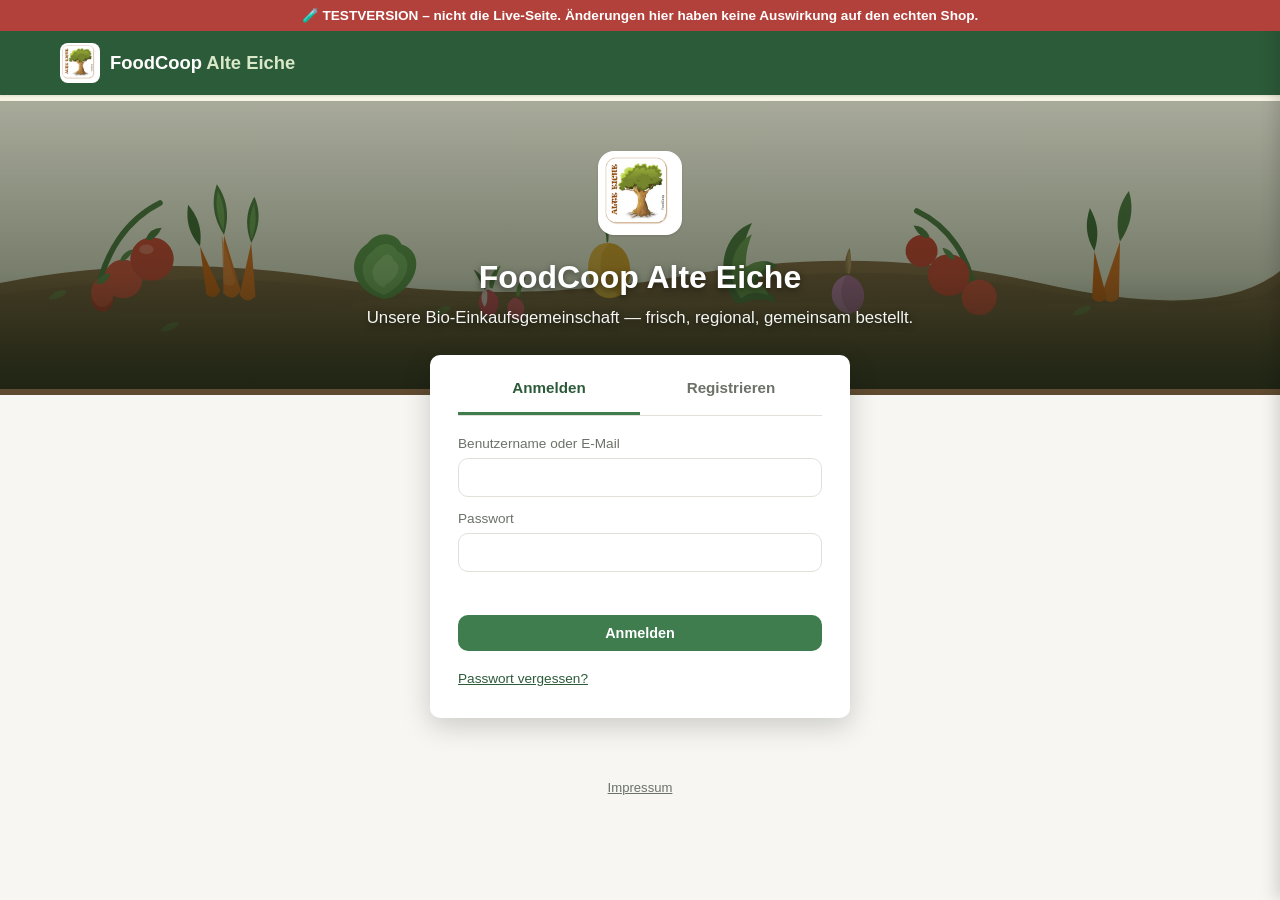
==== test/index.html @ 440598fd "Testverzeichnis: Warenkorb-Backup-Import zum Ausprobieren Enthält eine vollständige Kopie der Seite " ====
<!DOCTYPE html>
<html lang="de">
<head>
<meta charset="UTF-8">
<meta name="viewport" content="width=device-width, initial-scale=1.0">
<title>FoodCoop Alte Eiche · Webshop (TESTVERSION)</title>
<link rel="icon" href="img/logo.png">
<link rel="stylesheet" href="css/style.css">
<style>
  #testBanner {
    background: #b3413b; color: #fff; text-align: center; font-weight: 700;
    padding: 6px 12px; font-size: .85rem; position: sticky; top: 0; z-index: 100;
  }
</style>
</head>
<body>

<div id="testBanner">🧪 TESTVERSION – nicht die Live-Seite. Änderungen hier haben keine Auswirkung auf den echten Shop.</div>

<header class="topbar">
  <div class="topbar-inner">
    <div class="brand" data-nav="shop">
      <img src="img/logo.png" alt="FoodCoop Alte Eiche" class="brand-logo">
      <span>FoodCoop <strong>Alte Eiche</strong></span>
    </div>
    <nav class="topnav auth-only hidden">
      <button data-nav="shop">Shop</button>
      <button data-nav="profile">Mein Konto</button>
      <button data-nav="admin">Daten verwalten</button>
    </nav>
    <div class="topbar-right auth-only hidden">
      <span id="whoami" class="whoami"></span>
      <button id="logoutBtn" class="btn-secondary btn-small">Abmelden</button>
      <button id="cartToggle" class="cart-toggle">
        🛒 <span id="cartCount" class="cart-count">0</span>
      </button>
    </div>
  </div>
</header>

<!-- ===================== AUTH (Login/Registrierung) ===================== -->
<main id="view-auth" class="view auth-view">
  <div class="auth-hero">
    <div class="auth-hero-scrim">
      <img src="img/logo.png" alt="FoodCoop Alte Eiche" class="auth-logo">
      <h1>FoodCoop Alte Eiche</h1>
      <p>Unsere Bio-Einkaufsgemeinschaft &mdash; frisch, regional, gemeinsam bestellt.</p>
    </div>
  </div>

  <div class="auth-card">
    <div class="auth-tabs">
      <button id="tabLogin" class="auth-tab active">Anmelden</button>
      <button id="tabRegister" class="auth-tab">Registrieren</button>
    </div>

    <form id="loginForm" class="auth-form">
      <label>Benutzername oder E-Mail<input id="loginUser" type="text" autocomplete="username" required></label>
      <label>Passwort<input id="loginPass" type="password" autocomplete="current-password" required></label>
      <div id="loginError" class="auth-error"></div>
      <button type="submit" class="btn-primary">Anmelden</button>
      <button type="button" id="forgotPassLink" class="link-btn">Passwort vergessen?</button>
    </form>

    <form id="registerForm" class="auth-form hidden">
      <label>Vorname<input id="regVorname" type="text" autocomplete="given-name" required></label>
      <label>Nachname<input id="regNachname" type="text" autocomplete="family-name" required></label>
      <label>Benutzername<input id="regUser" type="text" autocomplete="username" required></label>
      <label>E-Mail-Adresse<input id="regEmail" type="email" autocomplete="email" required></label>
      <label>IBAN (für Rücküberweisungen, optional)<input id="regIban" type="text" autocomplete="off" placeholder="DE12 3456 7890 1234 5678 90"></label>
      <label>Passwort<input id="regPass" type="password" autocomplete="new-password" required></label>
      <label>Passwort wiederholen<input id="regPass2" type="password" autocomplete="new-password" required></label>
      <div id="registerError" class="auth-error"></div>
      <button type="submit" class="btn-primary">Konto erstellen</button>
    </form>

    <form id="resetPassForm" class="auth-form hidden">
      <p class="hint">Zur Bestätigung bitte Benutzername <strong>und</strong> die bei der Registrierung hinterlegte E-Mail-Adresse eingeben.</p>
      <label>Benutzername<input id="resetUser" type="text" autocomplete="username" required></label>
      <label>E-Mail-Adresse<input id="resetEmail" type="email" autocomplete="email" required></label>
      <label>Neues Passwort<input id="resetPass" type="password" autocomplete="new-password" required></label>
      <label>Neues Passwort wiederholen<input id="resetPass2" type="password" autocomplete="new-password" required></label>
      <div id="resetPassError" class="auth-error"></div>
      <button type="submit" class="btn-primary">Passwort setzen</button>
      <button type="button" id="backToLoginLink" class="link-btn">← Zurück zum Login</button>
    </form>
  </div>
</main>

<!-- ===================== SHOP ===================== -->
<main id="view-shop" class="view hidden">
  <div class="hero-banner">
    <h1>Frisch aus der Region</h1>
    <p>Bio-Vollsortiment für Mitglieder der FoodCoop Alte Eiche</p>
  </div>

  <div class="toolbar">
    <input id="searchInput" type="search" placeholder="Suche nach Artikel, Hersteller, Artikel-Nr. … (mehrere Begriffe mit Komma trennen)">
    <select id="categorySelect"></select>
    <select id="sortSelect">
      <option value="name-asc">Name A–Z</option>
      <option value="name-desc">Name Z–A</option>
      <option value="price-asc">Preis aufsteigend</option>
      <option value="price-desc">Preis absteigend</option>
    </select>
  </div>
  <div class="result-bar">
    <span id="resultCount"></span>
  </div>
  <p id="searchFallbackNotice" class="hint search-fallback-notice hidden"></p>
  <div id="productGrid" class="product-grid"></div>
  <div id="pager" class="pager"></div>
</main>

<!-- ===================== CHECKOUT ===================== -->
<main id="view-checkout" class="view hidden">
  <div class="checkout-header">
    <h2>Bestellübersicht</h2>
    <button id="backToShopBtn" class="btn-secondary">← Zurück zum Shop</button>
  </div>

  <div class="admin-card checkout-account-info">
    <p><strong>Vorname:</strong> <span id="checkoutVorname"></span> &nbsp; <strong>Nachname:</strong> <span id="checkoutNachname"></span></p>
    <p><strong>IBAN:</strong> <span id="checkoutIban"></span></p>
    <p class="hint">Diese Angaben stammen aus deinem Konto und werden in Bestellliste, E-Mail und Ausdruck verwendet. Falls sie nicht stimmen: <button id="goToMyAccountLink" class="footer-link">Mein Konto bearbeiten</button></p>
  </div>

  <div id="checkoutChangesNotice"></div>

  <div class="table-wrap">
    <table class="checkout-table">
      <thead>
        <tr>
          <th>Nr.</th><th>Artikel-Nr.</th><th>Bezeichnung</th><th>Gebinde</th>
          <th>Preis</th><th>MwSt.</th><th>Menge</th><th>Summe</th>
        </tr>
      </thead>
      <tbody id="checkoutRows"></tbody>
    </table>
  </div>

  <div id="checkoutTotals" class="totals-box"></div>

  <div class="admin-card checkout-payment-info">
    <h3>Bankverbindung für die Überweisung</h3>
    <p><strong>Empfänger:</strong> Birgit Kawe, FoodCoop Alte Eiche &nbsp; <strong>BIC:</strong> SOLADES1REN</p>
    <p><strong>IBAN:</strong> DE35 6905 1410 1007 1656 55 &nbsp; <strong>Verwendungszweck:</strong> <span id="checkoutPaymentReason"></span></p>
  </div>

  <div class="checkout-actions">
    <button id="printBtn" class="btn-secondary">🖨️ Drucken</button>
    <button id="exportBestellungBtn" class="btn-secondary">⬇️ Bestellliste als CSV herunterladen</button>
    <button id="emailBestellungBtn" class="btn-primary">📧 Bestellung per E-Mail senden</button>
  </div>
  <p class="hint checkout-email-hint">Öffnet dein E-Mail-Programm mit einer vorausgefüllten Nachricht an <strong>alteeiche.info@gmail.com</strong>. Bitte vor dem Absenden kurz prüfen und ggf. die heruntergeladene CSV-Datei anhängen.</p>
</main>

<!-- ===================== MEIN KONTO ===================== -->
<main id="view-profile" class="view hidden">
  <div class="checkout-header">
    <h2>Mein Konto</h2>
    <button data-nav="shop" class="btn-secondary">← Zurück zum Shop</button>
  </div>

  <div class="admin-card">
    <h3>Kontodaten bearbeiten</h3>
    <p class="hint">Diese Angaben werden bei der Bestellung automatisch in die Bestellliste und die Bestell-E-Mail übernommen.</p>
    <form id="profileForm" class="buyer-form">
      <label>Vorname<input id="profileVorname" type="text" autocomplete="given-name" required></label>
      <label>Nachname<input id="profileNachname" type="text" autocomplete="family-name" required></label>
      <label>E-Mail-Adresse<input id="profileEmail" type="email" autocomplete="email" required></label>
      <label>IBAN (für Rücküberweisungen, optional)<input id="profileIban" type="text" autocomplete="off" placeholder="DE12 3456 7890 1234 5678 90"></label>
    </form>
    <div id="profileError" class="auth-error"></div>
    <div id="profileSuccess" class="hint"></div>
    <button id="profileSaveBtn" class="btn-primary" form="profileForm" type="submit">Änderungen speichern</button>
  </div>

  <div class="admin-card">
    <h3>Konto löschen</h3>
    <p class="hint">Löscht dein Konto (Benutzername, Passwort, Vorname, Nachname, E-Mail, IBAN) unwiderruflich aus diesem Browser. Diese Aktion kann nicht rückgängig gemacht werden.</p>
    <button id="deleteAccountBtn" class="btn-danger">Konto endgültig löschen</button>
  </div>
</main>

<!-- ===================== ADMIN ===================== -->
<main id="view-admin" class="view hidden">
  <h2>Daten verwalten</h2>

  <div id="adminGate" class="admin-card">
    <div id="adminSetupBox" class="hidden">
      <h3>Admin-Passwort einrichten</h3>
      <p class="hint">Es ist noch kein Admin-Passwort vergeben. Lege jetzt eines fest, um den Verwaltungsbereich zu schützen.</p>
      <form id="adminSetupForm" class="auth-form narrow">
        <label>Neues Admin-Passwort<input id="adminSetupPass" type="password" required></label>
        <label>Wiederholen<input id="adminSetupPass2" type="password" required></label>
        <div id="adminSetupError" class="auth-error"></div>
        <button type="submit" class="btn-primary">Passwort festlegen</button>
      </form>
    </div>
    <div id="adminLoginBox">
      <h3>Verwaltungsbereich gesperrt</h3>
      <p class="hint">Bitte Admin-Passwort eingeben.</p>
      <form id="adminLoginForm" class="auth-form narrow">
        <label>Admin-Passwort<input id="adminLoginPass" type="password" required></label>
        <div id="adminLoginError" class="auth-error"></div>
        <button type="submit" class="btn-primary">Entsperren</button>
      </form>
    </div>
  </div>

  <div id="adminContent" class="hidden">
    <p class="hint">Diese Seite läuft ohne Datenbank und ohne eigenes Backend. Der Produktkatalog und die Zuschläge werden beim Laden aus den <code>data/*.csv</code>-Dateien deines Hostings geladen, damit alle Mitglieder denselben Stand sehen. Kundenkonten, Warenkorb und das Admin-Passwort liegen dagegen geräte­gebunden in diesem Browser (localStorage).</p>

    <section class="admin-card">
      <h3>Status</h3>
      <div class="stat-grid">
        <div><span class="stat-label">Artikel</span><span id="statProducts" class="stat-value">0</span></div>
        <div><span class="stat-label">Kategorien</span><span id="statCategories" class="stat-value">0</span></div>
        <div><span class="stat-label">Kundenkonten</span><span id="statUsers" class="stat-value">0</span></div>
        <div><span class="stat-label">Zuletzt aktualisiert</span><span id="statUpdated" class="stat-value">–</span></div>
      </div>
      <button id="lockAdminBtn" class="btn-secondary" style="margin-top:12px;">🔒 Verwaltung sperren</button>
    </section>

    <section class="admin-card">
      <h3>Veröffentlichung (GitHub)</h3>
      <p class="hint">Optional: Trägst du hier die Zugangsdaten zu einem GitHub-Repository ein (gehostet z. B. über GitHub Pages), erscheint bei jeder Kategorie und bei den Zuschlägen zusätzlich ein Button „🚀 Veröffentlichen", der die Datei direkt im Repository aktualisiert — ohne manuellen Download/Upload. Ohne diese Einrichtung funktioniert „Exportieren" + manuelles Ersetzen im Hosting weiterhin wie gewohnt.</p>
      <p class="hint"><strong>Sicherheitshinweis:</strong> Das Zugriffstoken wird nur lokal in diesem Browser gespeichert, aber im Klartext — wer Zugriff auf dieses Gerät hat, könnte es auslesen. Verwende daher unbedingt ein <strong>fein-granulares GitHub-Token</strong> (Fine-grained personal access token), das nur auf <strong>dieses eine Repository</strong> beschränkt ist und dort nur die Berechtigung „Contents: Read and write" besitzt, sowie ein Ablaufdatum. Nie ein Token mit vollem Konto-/Repo-Zugriff hier eintragen.</p>
      <div class="gh-form">
        <label>GitHub-Benutzername/Organisation<input id="ghOwner" type="text" placeholder="z. B. alteeiche-foodcoop"></label>
        <label>Repository-Name<input id="ghRepo" type="text" placeholder="z. B. webshop"></label>
        <label>Branch<input id="ghBranch" type="text" placeholder="main"></label>
        <label>Access Token<input id="ghToken" type="password" placeholder="github_pat_…"></label>
      </div>
      <div class="admin-actions">
        <button id="saveGithubBtn" class="btn-primary">Speichern</button>
        <button id="clearGithubBtn" class="btn-secondary">Token entfernen</button>
      </div>
      <div id="githubStatus" class="cat-csv-source">–</div>
    </section>

    <section class="admin-card">
      <h3>Produktkatalog je Kategorie</h3>
      <p class="hint">Diese Seite hat keine Datenbank: Damit <strong>alle</strong> Mitglieder denselben Katalog sehen, lädt der Shop die Daten bei jedem Aufruf aus den <code>data/*.csv</code>-Dateien deines Hostings. Ein Upload hier zeigt dir erst eine <strong>lokale Vorschau</strong> in diesem Browser. Um sie für alle sichtbar zu machen: „Exportieren" klicken und die heruntergeladene Datei im Hosting unter dem angegebenen Pfad ersetzen (z. B. per FTP oder Git-Push), dann neu deployen.</p>
      <p class="hint">Zwei Formate werden erkannt: entweder die Spalten <code>ArtikelNr, Bezeichnung, Hersteller, Land, Qualitaet, Gebinde, PreisInklMwst, EntMwst, MwstSatz</code> — oder direkt der Export aus Bodans Bestellsystem mit <code>ArtNr, Bezeichnung, Hersteller, Land, Qualität, Gebinde, EK Ladeneinheit, EK VPE, UVP, EAN, MwSt</code> (der Netto-Einkaufspreis „EK VPE" wird dann automatisch um die MwSt. hochgerechnet). Ein Upload ersetzt nur die jeweilige Kategorie.</p>
      <div id="categoryCsvList" class="category-csv-list"></div>
      <button id="reloadServerBtn" class="btn-secondary" style="margin-top:12px;">🔄 Alle Kategorien vom Server neu laden</button>
    </section>

    <section class="admin-card">
      <h3>Prozentzuschläge</h3>
      <p class="hint">Für Kunden ist der Zuschlag nie einzeln sichtbar – er fließt nur unsichtbar in den Verkaufspreis ein. Jedes Feld unten ist ein eigener Posten (z. B. Rücklage, Bankkosten, Fahrtkosten); zusammen ergeben sie den Gesamt-Zuschlag, der auf den Bodan-Preis inkl. MwSt. aufgeschlagen wird. Namen und Prozentsätze lassen sich direkt bearbeiten.</p>
      <div id="surchargeSource" class="cat-csv-source">–</div>
      <div id="surchargeList" class="surcharge-list"></div>
      <button id="addSurchargeBtn" class="btn-secondary btn-small" style="margin-top:8px;">+ Zuschlag hinzufügen</button>
      <div class="sc-row sc-total"><span>Gesamt-Zuschlag (berechnet)</span><span id="computedTotalPct">0%</span></div>

      <div class="override-row">
        <label for="overridePctInput">Manueller Gesamt-Zuschlag % (überschreibt die Felder oben, leer = automatisch)</label>
        <div class="override-controls">
          <input id="overridePctInput" type="number" step="0.1" min="0" placeholder="z. B. 8">
          <button id="resetOverrideBtn" class="btn-secondary">Zurücksetzen</button>
        </div>
      </div>

      <div class="admin-actions">
        <label class="file-btn">📤 Zuschläge-CSV hochladen (ersetzt alle Felder)<input id="surchargeCsvInput" type="file" accept=".csv" hidden></label>
        <button id="exportSurchargesBtn" class="btn-secondary">⬇️ Zuschläge als CSV exportieren</button>
        <button id="publishSurchargesBtn" class="btn-publish hidden">🚀 Veröffentlichen</button>
      </div>
      <p class="hint">Server-Datei: <code>data/zuschlaege.csv</code> — nach dem Bearbeiten exportieren und dort ersetzen, damit alle Mitglieder den neuen Zuschlag sehen. Mit hinterlegtem GitHub-Token geht das auch direkt über „Veröffentlichen".</p>
    </section>

    <section class="admin-card">
      <h3>Kundenkonten</h3>
      <p class="hint">Zugangsdaten der registrierten Mitglieder (Passwörter nur gesalzen &amp; gehasht, nie im Klartext).</p>
      <div class="admin-actions">
        <button id="exportUsersBtn" class="btn-secondary">⬇️ Kundenkonten als CSV exportieren</button>
        <label class="file-btn">📤 Kundenkonten-CSV hochladen (ersetzt alle Konten)<input id="usersCsvInput" type="file" accept=".csv" hidden></label>
      </div>
    </section>

    <section class="admin-card">
      <h3>Admin-Passwort ändern</h3>
      <form id="changeAdminPassForm" class="auth-form narrow">
        <label>Aktuelles Passwort<input id="changeAdminOld" type="password" required></label>
        <label>Neues Passwort<input id="changeAdminNew" type="password" required></label>
        <label>Neues Passwort wiederholen<input id="changeAdminNew2" type="password" required></label>
        <div id="changeAdminError" class="auth-error"></div>
        <button type="submit" class="btn-primary">Passwort ändern</button>
      </form>
    </section>

    <section class="admin-card">
      <h3>Zurücksetzen</h3>
      <button id="resetDataBtn" class="btn-danger">Auf Original-Bodan-Daten zurücksetzen</button>
    </section>
  </div>
</main>

<!-- ===================== IMPRESSUM ===================== -->
<main id="view-impressum" class="view hidden">
  <div class="checkout-header">
    <h2>Impressum</h2>
    <button id="backFromImpressumBtn" class="btn-secondary">← Zurück</button>
  </div>

  <div class="admin-card">
    <h3>Angaben gemäß § 5 DDG</h3>
    <p>FoodCoop Alte Eiche<br>
    Bei der alten Eiche 5<br>
    78315 Radolfzell</p>
    <p>Vertreten durch: Ralf Schultheiß</p>
    <p>Rechtsform: nicht eingetragene Einkaufsgemeinschaft (kein rechtsfähiger Verein)</p>

    <h3>Kontakt</h3>
    <p>E-Mail: alteeiche.info@gmail.com</p>

    <h3>Haftungshinweis</h3>
    <p class="hint">Trotz sorgfältiger inhaltlicher Kontrolle übernehmen wir keine Haftung für die Inhalte externer Links. Für den Inhalt der verlinkten Seiten sind ausschließlich deren Betreiber verantwortlich.</p>
  </div>
</main>

<footer class="site-footer">
  <button id="impressumLink" class="footer-link">Impressum</button>
</footer>

<!-- ===================== CART DRAWER ===================== -->
<div id="cartOverlay" class="cart-overlay"></div>
<aside id="cartDrawer" class="cart-drawer" role="dialog" aria-modal="true" aria-labelledby="cartDrawerTitle" tabindex="-1">
  <div class="cart-drawer-header">
    <h3 id="cartDrawerTitle">Warenkorb</h3>
    <button id="cartClose" class="btn-icon" aria-label="Warenkorb schließen">✕</button>
  </div>
  <div id="cartItems" class="cart-items"></div>
  <div id="cartSummary" class="cart-summary"></div>
  <div class="cart-drawer-actions">
    <button id="cartClearBtn" class="btn-secondary">Leeren</button>
    <button id="cartCheckoutBtn" class="btn-primary">Zur Bestellübersicht</button>
  </div>

  <details class="cart-import-box">
    <summary>📄 Bestellliste aus Backup wiederherstellen</summary>
    <div class="cart-import-body">
      <label class="file-btn">📤 Datei hochladen (CSV)<input id="cartImportFile" type="file" accept=".csv,.txt" hidden></label>
      <p class="cart-import-or">oder Artikelnummern einfügen (kommagetrennt):</p>
      <textarea id="cartImportText" rows="2" placeholder="z. B. 15118, 25031, 25043"></textarea>
      <button id="cartImportTextBtn" class="btn-secondary btn-small">Übernehmen</button>
      <p class="hint">Ergänzt den Warenkorb, ersetzt ihn nicht. Preise werden immer aktuell aus dem Katalog übernommen, unabhängig davon, was im Backup stand.</p>
    </div>
  </details>
</aside>

<div id="toast" class="toast" role="status" aria-live="polite" aria-atomic="true"></div>

<script src="js/csv.js"></script>
<script src="js/auth.js"></script>
<script src="js/data-default.js"></script>
<script src="js/app.js"></script>

<!-- Analytics bewusst nicht eingebunden: das hier ist die Testversion in /test/, ihre
     Aufrufe sollen nicht in die echte Besucherstatistik der Live-Seite einfließen. -->
</body>
</html>
---- test/css/style.css ----
:root {
  --green: #3f7d4f;
  --green-dark: #2c5b39;
  --bg: #f7f6f2;
  --card-bg: #ffffff;
  --text: #22281f;
  --muted: #6b7268;
  --border: #e2e0d8;
  --danger: #b3413b;
  --radius: 10px;
  --shadow: 0 1px 3px rgba(0,0,0,.08), 0 1px 2px rgba(0,0,0,.04);
}

* { box-sizing: border-box; }
html, body { margin: 0; padding: 0; }
body {
  font-family: -apple-system, "Segoe UI", Roboto, Helvetica, Arial, sans-serif;
  background: var(--bg);
  color: var(--text);
  line-height: 1.4;
}
button { font-family: inherit; cursor: pointer; }
input, select { font-family: inherit; }

.hidden { display: none !important; }

/* ---------- Topbar ---------- */
.topbar {
  background: var(--green-dark);
  color: #fff;
  position: sticky; top: 0; z-index: 20;
  box-shadow: var(--shadow);
}
.topbar-inner {
  max-width: 1200px; margin: 0 auto;
  display: flex; align-items: center; gap: 16px;
  padding: 12px 20px;
}
.brand { font-size: 1.15rem; font-weight: 700; cursor: pointer; display: flex; align-items: center; gap: 10px; }
.brand-logo { height: 40px; width: 40px; object-fit: contain; border-radius: 8px; background: #fff; padding: 2px; }
.brand strong { color: #d9e8c9; }
.topnav { display: flex; gap: 8px; margin-left: auto; }
.topbar-right { display: flex; align-items: center; gap: 12px; margin-left: 12px; }
.whoami { font-size: .85rem; opacity: .9; white-space: nowrap; }
.btn-small { padding: 7px 12px; font-size: .82rem; }
.topnav button {
  background: transparent; border: 1px solid rgba(255,255,255,.35);
  color: #fff; padding: 8px 14px; border-radius: var(--radius);
}
.topnav button:hover { background: rgba(255,255,255,.12); }
.cart-toggle {
  background: var(--green); border: none; color: #fff;
  padding: 8px 14px; border-radius: var(--radius); font-weight: 600;
}
.cart-count {
  background: #fff; color: var(--green-dark); border-radius: 999px;
  padding: 1px 8px; margin-left: 6px; font-size: .85rem;
}

/* ---------- Layout ---------- */
.view { max-width: 1200px; margin: 0 auto; padding: 20px; }

/* ---------- Shop toolbar ---------- */
.toolbar {
  display: flex; flex-wrap: wrap; gap: 10px; margin: 0 -20px 12px; padding: 12px 20px;
  position: sticky; top: var(--topbar-h, 64px); z-index: 15;
  background: rgba(247,246,242,.92); backdrop-filter: blur(6px);
}
.toolbar input, .toolbar select {
  padding: 10px 12px; border: 1px solid rgba(255,255,255,.8); border-radius: var(--radius);
  background: rgba(255,255,255,.8); backdrop-filter: blur(3px); font-size: .95rem;
}
#searchInput { flex: 1 1 280px; }
.result-bar {
  color: var(--text); margin-bottom: 10px; font-size: .9rem;
  display: inline-block; padding: 5px 12px; border-radius: 999px;
  background: rgba(226,240,217,.75); backdrop-filter: blur(2px);
}

.search-fallback-notice {
  display: inline-block; margin: -4px 0 10px; padding: 5px 12px; border-radius: 999px;
  background: rgba(255,255,255,.85); backdrop-filter: blur(2px);
}

/* ---------- Product grid ---------- */
.product-grid {
  display: grid;
  grid-template-columns: repeat(auto-fill, minmax(240px, 1fr));
  gap: 14px;
}
.card {
  background: rgba(255,255,255,.85); backdrop-filter: blur(3px);
  border: 1px solid rgba(255,255,255,.9); border-radius: var(--radius);
  padding: 14px; box-shadow: var(--shadow); display: flex; flex-direction: column; gap: 4px;
}
.card-cat { font-size: .72rem; text-transform: uppercase; letter-spacing: .04em; color: var(--green); font-weight: 700; }
.card-title { font-size: 1rem; margin: 2px 0; }
.card-artnr { font-size: .8rem; font-weight: 700; color: var(--text); margin-bottom: 2px; }
.card-meta { font-size: .82rem; color: var(--muted); }
.card-geb { font-size: .82rem; color: var(--muted); margin-top: 2px; }
.card-price { margin-top: 6px; }
.card-price .vk { font-size: 1.25rem; font-weight: 700; color: var(--green-dark); }
.card-price .unit { font-size: .8rem; color: var(--muted); margin-left: 4px; }
.card-grundpreis { font-size: .78rem; color: var(--muted); }

.card-details { margin-top: 6px; font-size: .85rem; }
.card-details summary { cursor: pointer; color: var(--green); }
.pd-row { display: flex; justify-content: space-between; padding: 3px 0; }
.pd-total { font-weight: 700; border-top: 1px solid var(--border); margin-top: 3px; padding-top: 5px; }
.pd-sub { color: var(--muted); font-size: .8rem; }

.card-cart { display: flex; align-items: center; gap: 6px; margin-top: 10px; }
.qty-btn {
  width: 30px; height: 30px; border-radius: 6px; border: 1px solid var(--border);
  background: #fff; font-size: 1.1rem; line-height: 1;
}
.qty-btn:hover { background: var(--bg); }
.qty-input {
  width: 60px; text-align: center; padding: 6px; border: 1px solid var(--border); border-radius: 6px;
}

/* ---------- Pager ---------- */
.pager { display: flex; align-items: center; justify-content: center; gap: 16px; margin: 20px 0; }
.pager button {
  padding: 8px 14px; border: 1px solid rgba(255,255,255,.8); border-radius: var(--radius);
  background: rgba(255,255,255,.8); backdrop-filter: blur(3px);
}
.pager button:disabled { opacity: .4; cursor: default; }

/* ---------- Cart drawer ---------- */
.cart-overlay {
  position: fixed; inset: 0; background: rgba(0,0,0,.35);
  opacity: 0; pointer-events: none; transition: opacity .2s; z-index: 30;
}
.cart-overlay.open { opacity: 1; pointer-events: auto; }
.cart-drawer {
  position: fixed; top: 0; right: 0; height: 100%; width: 380px; max-width: 92vw;
  background: #fff; box-shadow: -4px 0 16px rgba(0,0,0,.15);
  transform: translateX(100%); transition: transform .25s ease; z-index: 31;
  display: flex; flex-direction: column;
}
.cart-drawer.open { transform: translateX(0); }
.cart-drawer-header {
  display: flex; align-items: center; justify-content: space-between;
  padding: 16px; border-bottom: 1px solid var(--border);
}
.btn-icon { background: none; border: none; font-size: 1.2rem; color: var(--muted); }
.cart-items { flex: 1; overflow-y: auto; padding: 10px 16px; }
.cart-item {
  display: grid; grid-template-columns: 1fr auto auto auto; align-items: center; gap: 8px;
  padding: 10px 0; border-bottom: 1px solid var(--border);
}
.ci-title { font-size: .9rem; font-weight: 600; }
.ci-meta { font-size: .78rem; color: var(--muted); }
.ci-qty { display: flex; align-items: center; gap: 6px; }
.ci-qty .qty-btn { width: 36px; height: 36px; font-size: 1rem; }
.ci-sum { font-weight: 600; font-size: .9rem; white-space: nowrap; }
.ci-remove {
  background: none; border: none; color: var(--danger); font-size: 1.1rem;
  min-width: 36px; min-height: 36px; display: flex; align-items: center; justify-content: center;
}
.cart-items .empty { color: var(--muted); text-align: center; margin-top: 30px; }

.cart-summary { padding: 10px 16px; border-top: 1px solid var(--border); }
.sum-row { display: flex; justify-content: space-between; padding: 4px 0; font-size: .9rem; }
.sum-total { font-weight: 700; font-size: 1.05rem; border-top: 1px solid var(--border); margin-top: 4px; padding-top: 8px; }
.cart-drawer-actions { display: flex; gap: 10px; padding: 16px; border-top: 1px solid var(--border); }

.cart-import-box {
  margin: 0 16px 16px; padding: 10px 12px; background: var(--bg);
  border: 1px dashed var(--border); border-radius: var(--radius); font-size: .88rem;
}
.cart-import-box summary { cursor: pointer; color: var(--green); font-weight: 600; }
.cart-import-body { display: flex; flex-direction: column; gap: 8px; margin-top: 10px; }
.cart-import-or { margin: 0; color: var(--muted); }
.cart-import-body textarea {
  width: 100%; padding: 8px; border: 1px solid var(--border); border-radius: 6px;
  font-family: inherit; font-size: .88rem; resize: vertical;
}

/* ---------- Buttons ---------- */
.btn-primary, .btn-secondary, .btn-danger, .file-btn {
  padding: 10px 16px; border-radius: var(--radius); border: none; font-weight: 600; font-size: .9rem;
  display: inline-flex; align-items: center; gap: 6px;
}
.btn-primary { background: var(--green); color: #fff; flex: 1; justify-content: center; }
.btn-primary:hover { background: var(--green-dark); }
.btn-secondary { background: #fff; color: var(--text); border: 1px solid var(--border); }
.btn-secondary:hover { background: var(--bg); }
.btn-danger { background: var(--danger); color: #fff; }
.file-btn { background: var(--bg); border: 1px dashed var(--border); color: var(--text); cursor: pointer; }
.file-btn:hover { background: #ece9df; }

/* ---------- Footer ---------- */
.site-footer { display: flex; justify-content: center; padding: 18px 0 24px; }
.footer-link {
  background: none; border: none; color: var(--muted); font-size: .82rem;
  text-decoration: underline; cursor: pointer; padding: 4px;
}
.footer-link:hover { color: var(--text); }

/* ---------- Checkout ---------- */
.checkout-header { display: flex; align-items: center; justify-content: space-between; margin-bottom: 16px; }
.buyer-form { display: grid; grid-template-columns: repeat(auto-fit, minmax(220px, 1fr)); gap: 12px; margin-bottom: 20px; }
.buyer-form label { display: flex; flex-direction: column; font-size: .85rem; color: var(--muted); gap: 4px; }
.buyer-form input { padding: 9px 10px; border: 1px solid var(--border); border-radius: var(--radius); font-size: .95rem; }

.gh-form { display: grid; grid-template-columns: repeat(auto-fit, minmax(220px, 1fr)); gap: 12px; margin: 12px 0; }
.gh-form label { display: flex; flex-direction: column; font-size: .85rem; color: var(--muted); gap: 4px; }
.gh-form input { padding: 9px 10px; border: 1px solid var(--border); border-radius: var(--radius); font-size: .95rem; }
.btn-publish { background: #1f6feb; color: #fff; border: none; }
.btn-publish:hover { background: #1a5fc7; }
.btn-publish:disabled { background: #9db8dd; cursor: not-allowed; }

.table-wrap { overflow-x: auto; background: #fff; border-radius: var(--radius); border: 1px solid var(--border); }
.checkout-table { width: 100%; border-collapse: collapse; font-size: .88rem; }
.checkout-table th, .checkout-table td { padding: 9px 10px; border-bottom: 1px solid var(--border); text-align: left; white-space: nowrap; }
.checkout-table th { background: var(--bg); font-weight: 700; }
.checkout-table .empty { text-align: center; color: var(--muted); padding: 30px; }

.checkout-changes-notice {
  background: #fbeae9; color: var(--danger); border: 1px solid var(--danger);
  border-radius: var(--radius); padding: 10px 14px; margin-bottom: 12px; font-size: .9rem; font-weight: 600;
}
.row-price-changed { background: #fbeae9; }
.price-old { color: var(--danger); opacity: .75; margin-right: 6px; }
.price-new { color: var(--danger); font-weight: 700; }
.row-removed { background: #fbeae9; color: var(--danger); }
.row-removed td { color: var(--danger); }

.totals-box { max-width: 360px; margin: 16px 0 0 auto; background: #fff; border: 1px solid var(--border); border-radius: var(--radius); padding: 14px 16px; }
.checkout-actions { display: flex; flex-wrap: wrap; gap: 12px; margin-top: 20px; justify-content: flex-end; }
.checkout-email-hint { text-align: right; margin-top: 8px; }

/* ---------- Admin ---------- */
.hint { color: var(--muted); font-size: .88rem; }
.admin-card {
  background: #fff; border: 1px solid var(--border); border-radius: var(--radius);
  padding: 18px 20px; margin-bottom: 16px;
}
.admin-card h3 { margin-top: 0; }
.stat-grid { display: grid; grid-template-columns: repeat(auto-fit, minmax(160px, 1fr)); gap: 14px; }
.stat-grid > div { display: flex; flex-direction: column; gap: 2px; }
.stat-label { font-size: .78rem; color: var(--muted); text-transform: uppercase; letter-spacing: .03em; }
.stat-value { font-size: 1.3rem; font-weight: 700; color: var(--green-dark); }
.admin-actions { display: flex; flex-wrap: wrap; gap: 10px; margin-top: 12px; }

.surcharge-list { margin-top: 10px; display: flex; flex-direction: column; gap: 8px; }
.sc-row { display: flex; justify-content: space-between; padding: 6px 0; border-bottom: 1px solid var(--border); font-size: .92rem; }
.sc-total { font-weight: 700; border-bottom: none; border-top: 2px solid var(--border); margin-top: 10px; padding-top: 10px; }
.sc-edit-row { display: flex; align-items: center; gap: 10px; }
.sc-name-input {
  flex: 1; padding: 8px 10px; border: 1px solid var(--border); border-radius: var(--radius); font-size: .9rem;
}
.sc-pct-wrap {
  display: flex; align-items: center; gap: 4px; border: 1px solid var(--border); border-radius: var(--radius);
  padding: 0 10px; background: #fff;
}
.sc-pct-input { width: 64px; border: none; padding: 8px 0; font-size: .9rem; text-align: right; }
.sc-pct-input:focus { outline: none; }
.sc-pct-wrap span { color: var(--muted); font-size: .85rem; }
.sc-remove-btn { background: none; border: none; color: var(--danger); font-size: 1rem; width: 30px; flex-shrink: 0; }
.override-row { margin-top: 16px; }
.override-row label { font-size: .85rem; color: var(--muted); display: block; margin-bottom: 6px; }
.override-controls { display: flex; gap: 10px; }
.override-controls input { width: 120px; padding: 9px 10px; border: 1px solid var(--border); border-radius: var(--radius); }

/* ---------- Toast ---------- */
.toast {
  position: fixed; bottom: 20px; left: 50%; transform: translateX(-50%) translateY(20px);
  background: var(--green-dark); color: #fff; padding: 12px 20px; border-radius: var(--radius);
  box-shadow: var(--shadow); opacity: 0; pointer-events: none; transition: all .25s; z-index: 40;
  max-width: 90vw;
}
.toast.show { opacity: 1; transform: translateX(-50%) translateY(0); }
.toast.error { background: var(--danger); }

/* ---------- Print ---------- */
@page { size: landscape; }
@media print {
  .topbar, .cart-drawer, .cart-overlay, .checkout-actions, .checkout-email-hint, .site-footer { display: none !important; }
  .view { padding: 0; }
  .table-wrap { border: none; }
}

.checkout-account-info p, .checkout-payment-info p { margin: 4px 0; }

/* ---------- Marktfrüchte-Hintergrund (Shop-Hauptseite) ---------- */
body.bg-market {
  background: url('../img/fruits-market.svg') center top / cover no-repeat fixed, var(--bg);
}
@media (max-width: 640px) {
  /* background-attachment: fixed ruckelt auf vielen mobilen Browsern -- dort normal scrollen lassen */
  body.bg-market { background-attachment: scroll; }
}

/* ---------- Hero-Banner (Shop) -- halbtransparentes Textfeld über dem Markt-Hintergrund ---------- */
.hero-banner {
  background: rgba(255,255,255,.62);
  backdrop-filter: blur(3px);
  border: 1px solid rgba(255,255,255,.8);
  border-radius: var(--radius); margin-bottom: 18px;
  padding: 20px 26px; color: var(--text);
  box-shadow: var(--shadow);
}
.hero-banner h1 { margin: 0 0 4px; font-size: 1.6rem; color: var(--green-dark); }
.hero-banner p { margin: 0; opacity: .9; }

/* ---------- Auth (Login/Registrierung) ---------- */
.auth-view { max-width: none; padding: 0; }
.auth-hero {
  background: url('../img/veggies-banner.svg') center bottom / cover no-repeat, var(--green-dark);
  min-height: 300px; display: flex; align-items: center; justify-content: center;
}
.auth-hero-scrim {
  width: 100%; text-align: center; padding: 50px 20px 60px;
  background: linear-gradient(180deg, rgba(20,30,15,.35) 0%, rgba(20,30,15,.55) 60%, rgba(20,30,15,.85) 100%);
  color: #fff;
}
.auth-logo { height: 84px; width: 84px; object-fit: contain; background: #fff; border-radius: 16px; padding: 6px; box-shadow: var(--shadow); }
.auth-hero-scrim h1 { margin: 14px 0 6px; font-size: 2rem; text-shadow: 0 2px 6px rgba(0,0,0,.5); }
.auth-hero-scrim p { margin: 0; font-size: 1.05rem; opacity: .95; text-shadow: 0 2px 6px rgba(0,0,0,.5); }

.auth-card {
  max-width: 420px; margin: -40px auto 40px; position: relative; z-index: 2;
  background: #fff; border-radius: var(--radius); box-shadow: 0 8px 28px rgba(0,0,0,.18);
  padding: 8px 28px 28px;
}
.auth-tabs { display: flex; border-bottom: 1px solid var(--border); margin-bottom: 18px; }
.auth-tab {
  flex: 1; background: none; border: none; padding: 16px 0; font-size: .95rem; font-weight: 600;
  color: var(--muted); border-bottom: 3px solid transparent;
}
.auth-tab.active { color: var(--green-dark); border-bottom-color: var(--green); }
.auth-form { display: flex; flex-direction: column; gap: 12px; }
.auth-form.narrow { max-width: 360px; }
.auth-form label { display: flex; flex-direction: column; gap: 5px; font-size: .85rem; color: var(--muted); }
.auth-form input {
  padding: 10px 12px; border: 1px solid var(--border); border-radius: var(--radius); font-size: .95rem;
}
.auth-form button { margin-top: 4px; }
.auth-error { color: var(--danger); font-size: .85rem; min-height: 1.1em; }
.link-btn {
  background: none; border: none; color: var(--green-dark); font-size: .85rem;
  text-decoration: underline; padding: 4px 0; margin-top: 2px; align-self: flex-start;
}
.link-btn:hover { color: var(--green); }

/* ---------- Admin: Kategorien-CSV-Liste ---------- */
.category-csv-list { display: flex; flex-direction: column; gap: 10px; margin-top: 10px; }
.cat-csv-row {
  display: flex; align-items: center; justify-content: space-between; gap: 12px;
  padding: 12px 14px; border: 1px solid var(--border); border-radius: var(--radius); background: var(--bg);
}
.cat-csv-name { font-weight: 700; }
.cat-csv-meta { font-size: .8rem; color: var(--muted); margin-top: 2px; }
.cat-csv-source { font-size: .8rem; margin-top: 4px; font-weight: 600; }
.cat-csv-source-server { color: var(--green-dark); }
.cat-csv-source-local { color: #a06a1a; }
.cat-csv-source-default { color: var(--muted); }
.cat-csv-path { font-size: .76rem; color: var(--muted); margin-top: 2px; }
.cat-csv-path code { background: #eee; padding: 1px 5px; border-radius: 4px; }
.cat-csv-actions { display: flex; gap: 8px; flex-shrink: 0; }

/* ---------- Responsive ---------- */
@media (max-width: 640px) {
  .topbar-inner { flex-wrap: wrap; }
  .topnav { order: 3; width: 100%; justify-content: center; }
  .topbar-right { order: 2; margin-left: auto; }
  .cart-drawer { width: 100%; }
  .cat-csv-row { flex-direction: column; align-items: flex-start; }
  .auth-card { margin: -30px 16px 30px; padding: 8px 18px 22px; }
}
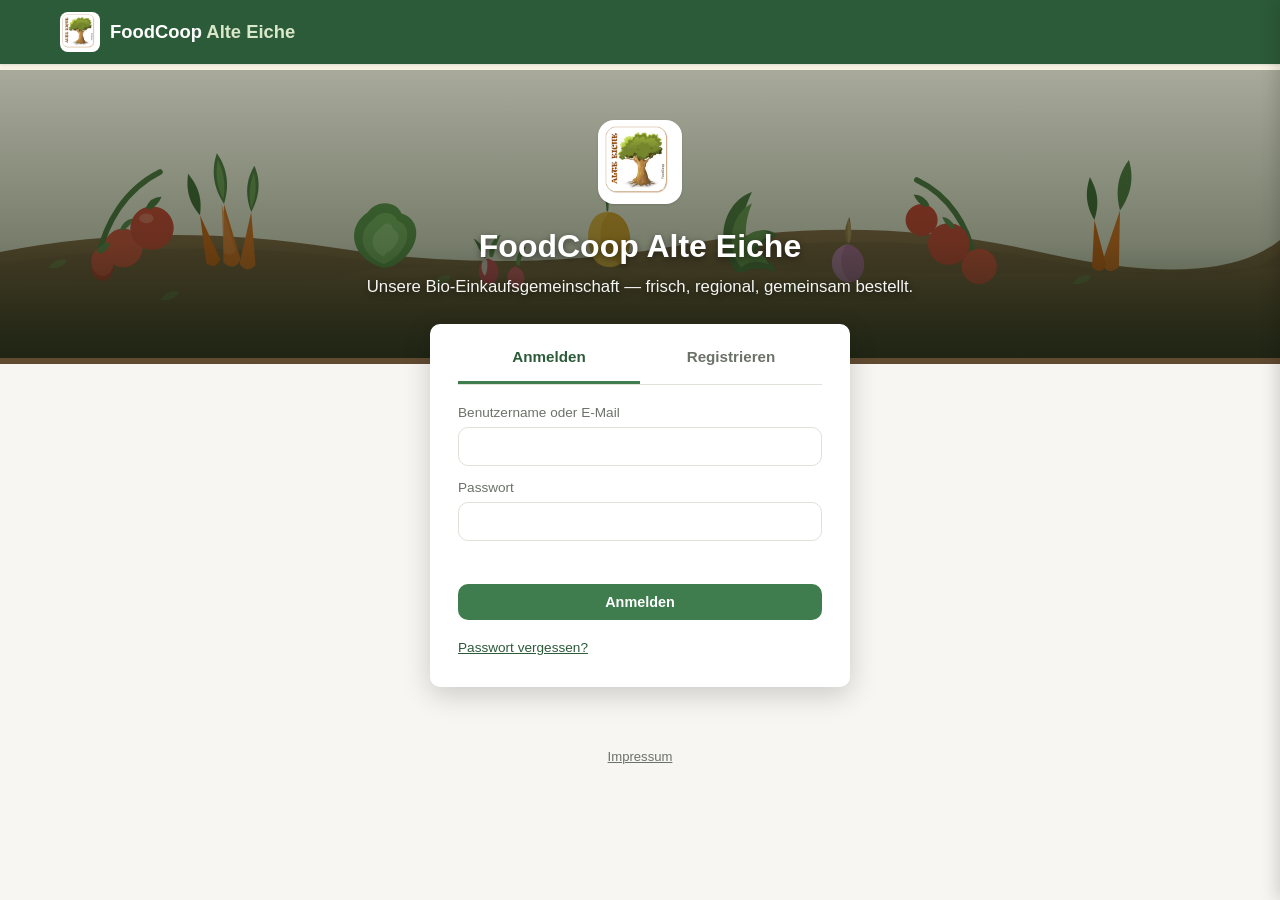
==== commit a7c9b305: "Testverzeichnis: Warenkorb-Backup-Import aktualisiert (Auto-Zuklappen) Aktueller Stand aus feature/w" ====
--- a/test/index.html
+++ b/test/index.html
@@ -3,19 +3,11 @@
 <head>
 <meta charset="UTF-8">
 <meta name="viewport" content="width=device-width, initial-scale=1.0">
-<title>FoodCoop Alte Eiche · Webshop (TESTVERSION)</title>
+<title>FoodCoop Alte Eiche · Webshop</title>
 <link rel="icon" href="img/logo.png">
 <link rel="stylesheet" href="css/style.css">
-<style>
-  #testBanner {
-    background: #b3413b; color: #fff; text-align: center; font-weight: 700;
-    padding: 6px 12px; font-size: .85rem; position: sticky; top: 0; z-index: 100;
-  }
-</style>
 </head>
 <body>
-
-<div id="testBanner">🧪 TESTVERSION – nicht die Live-Seite. Änderungen hier haben keine Auswirkung auf den echten Shop.</div>
 
 <header class="topbar">
   <div class="topbar-inner">
@@ -340,7 +332,7 @@
     <button id="cartCheckoutBtn" class="btn-primary">Zur Bestellübersicht</button>
   </div>
 
-  <details class="cart-import-box">
+  <details id="cartImportBox" class="cart-import-box">
     <summary>📄 Bestellliste aus Backup wiederherstellen</summary>
     <div class="cart-import-body">
       <label class="file-btn">📤 Datei hochladen (CSV)<input id="cartImportFile" type="file" accept=".csv,.txt" hidden></label>
@@ -359,7 +351,7 @@
 <script src="js/data-default.js"></script>
 <script src="js/app.js"></script>
 
-<!-- Analytics bewusst nicht eingebunden: das hier ist die Testversion in /test/, ihre
-     Aufrufe sollen nicht in die echte Besucherstatistik der Live-Seite einfließen. -->
+<script data-goatcounter="https://foodcoopalteeiche.goatcounter.com/count"
+        async src="//gc.zgo.at/count.js"></script>
 </body>
 </html>
